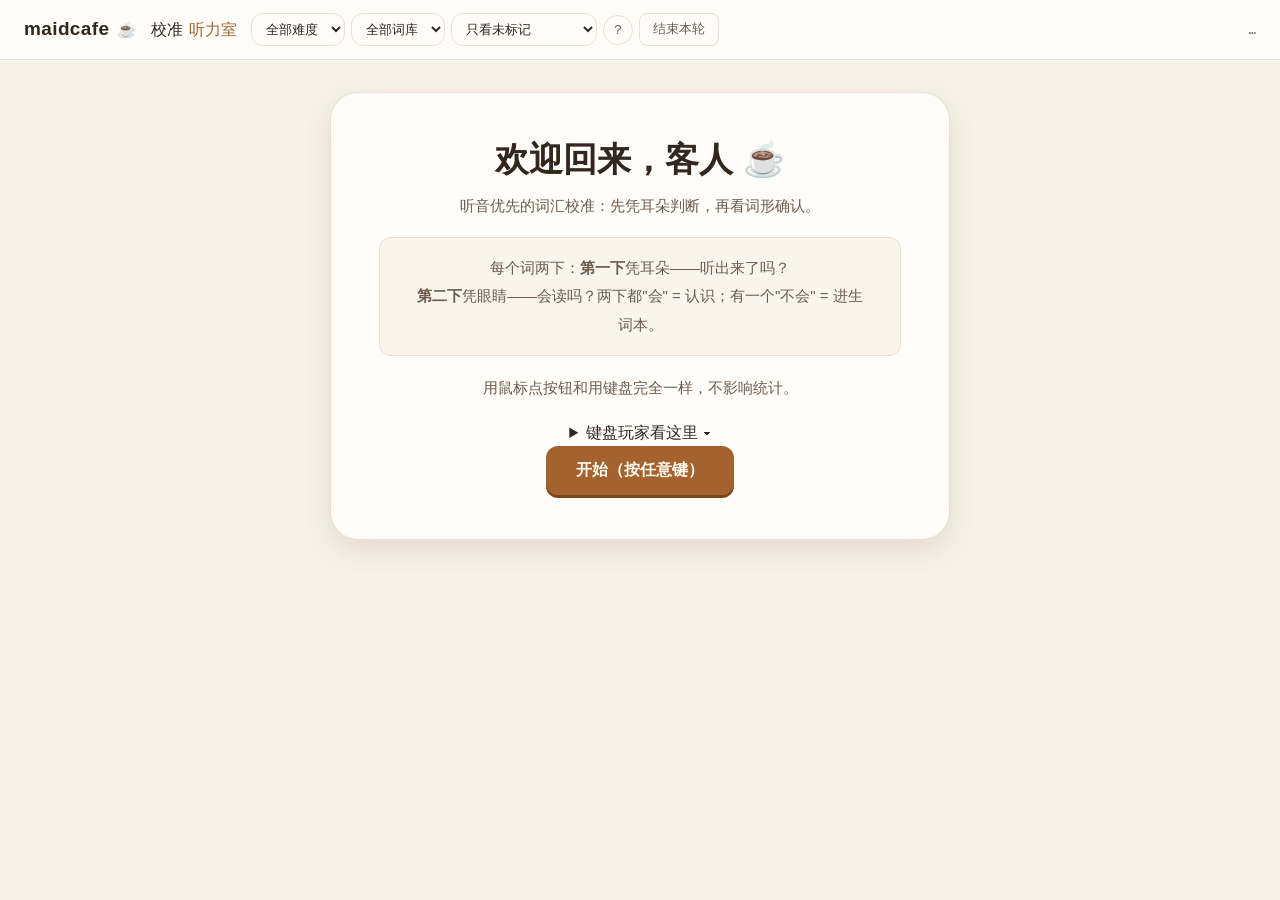
==== static/index.html @ 657d2b91 "maidcafe v0.3: calibration + SRS loop + LLM dialogue generation + Kokoro TTS Listening-first vocabul" ====
<!DOCTYPE html>
<html lang="zh-CN">
<head>
<meta charset="utf-8">
<meta name="viewport" content="width=device-width, initial-scale=1">
<title>maidcafe ☕ 词汇校准</title>
<link rel="stylesheet" href="/static/style.css">
</head>
<body>
<header>
  <div class="brand">maidcafe <span class="cup">☕</span></div>
  <nav class="controls">
    <span class="tab active">校准</span>
    <a href="/listen" class="tab">听力室</a>
  </nav>
  <div class="controls">
    <select id="tierSelect"><option value="all">全部难度</option></select>
    <select id="deckSelect"><option value="all">全部词库</option></select>
    <select id="modeSelect">
      <option value="unmarked">只看未标记</option>
      <option value="all">全部（含已标记）</option>
    </select>
    <button id="hintToggle" class="hint-toggle" title="按键提示">?</button>
    <button id="endBtn" class="end-btn" title="结束这一轮">结束本轮</button>
  </div>
  <div class="stats" id="statsBar">…</div>
</header>

<main id="main">
  <div id="startOverlay" class="overlay">
    <div class="overlay-card">
      <h1>欢迎回来，客人 ☕</h1>
      <div id="continueBar" class="hint-line hidden" style="margin-bottom:12px;"></div>
      <p>听音优先的词汇校准：先凭耳朵判断，再看词形确认。</p>
      <p class="rhythm">每个词两下：<b>第一下</b>凭耳朵——听出来了吗？<br>
      <b>第二下</b>凭眼睛——会读吗？两下都"会" = 认识；有一个"不会" = 进生词本。</p>
      <p class="hint-line">用鼠标点按钮和用键盘完全一样，不影响统计。</p>
      <details class="keys-fold">
        <summary>键盘玩家看这里 ▾</summary>
        <table class="keys">
          <tr><td>听发音后</td><td><kbd>Space</kbd> 听出来了 · <kbd>J</kbd> 没听出来</td></tr>
          <tr><td>显示词后</td><td><kbd>Space</kbd> 我会读 · <kbd>J</kbd> 我不会读</td></tr>
          <tr><td>任何时候</td><td><kbd>K</kbd> 重听发音</td></tr>
        </table>
      </details>
      <button id="startBtn">开始（按任意键）</button>
    </div>
  </div>

  <div id="card" class="card hidden">
    <div class="progress"><div class="progress-fill" id="progressFill"></div></div>
    <div class="card-body">
      <div id="listenState" class="listen-state">
        <div class="step-dots"><i class="on"></i><i></i></div>
        <button id="playBtn" class="play-btn" title="播放发音">🔊</button>
        <div class="hint">刚才这个音，你听出来了吗？</div>
        <div id="noAudioNote" class="no-audio hidden">（这个词没有音频，直接看词判断）</div>
        <div id="wordPreview" class="word-preview hidden"></div>
      </div>
      <div id="answerState" class="answer-state hidden">
        <div class="step-dots"><i></i><i class="on"></i></div>
        <div class="mark-tag" id="markTag"></div>
        <div class="word" id="wordText"></div>
        <div class="phonetic" id="phoneticText"></div>
        <div class="definition" id="defText"></div>
        <div class="example" id="exEn"></div>
        <div class="example cn" id="exCn"></div>
        <div class="sources" id="srcText"></div>
      </div>
      <div id="judgeBtns" class="mark-btns">
        <button id="btnKnow" class="mk mk3">听出来了 <kbd>Space</kbd></button>
        <button id="btnShow" class="mk mk1">没听出来 <kbd>J</kbd></button>
      </div>
      <div id="nextBtns" class="mark-btns hidden">
        <div class="ask-line hint-line" style="width:100%;text-align:center;">那么这个词，你会读吗？</div>
        <button id="btnNext" class="mk mk3">我会读 <kbd>Space</kbd></button>
        <button id="btnOops" class="mk mk1">我不会读 <kbd>J</kbd></button>
      </div>
    </div>
    <div id="hintBar" class="hint-bar">
      <span>听后：<kbd>Space</kbd> 听出来了 · <kbd>J</kbd> 没听出来</span>
      <span>看后：<kbd>Space</kbd> 会读 · <kbd>J</kbd> 不会读</span>
      <span><kbd>K</kbd> 重听</span>
      <button id="hintClose" title="关闭提示">×</button>
    </div>
  </div>

  <div id="doneCard" class="card done hidden">
    <h2 id="doneTitle">这一轮结束 🎉</h2>
    <div id="doneStats"></div>
    <p>进度已自动保存，随时回来继续。</p>
    <button id="nextTierBtn" class="mk mknext hidden">进入下一块 →</button>
    <button id="resumeBtn" class="mk">继续过词</button>
  </div>
</main>

<script src="/static/app.js"></script>
</body>
</html>
---- static/style.css ----
/* ===========================================================================
   maidcafe — style.css  (drop-in replacement for static/style.css)
   设计交付 v1 · 沿用现有 class/id 契约，无需改动 HTML 与 JS
   目录：0 字体 / 1 变量 / 2 基础 / 3 顶栏 / 4 卡片与校准 / 5 组件（按钮·kbd·
         徽章·chips·输入）/ 6 欢迎页与结算 / 7 占位与状态 / 8 响应式
   =========================================================================== */

/* --- 0. 字体（离线自托管；把 woff2 放进 static/fonts/ 后取消注释） ---------- */
/*
@font-face { font-family:"Zen Maru Gothic"; src:url("/static/fonts/ZenMaruGothic-Bold.woff2") format("woff2");
             font-weight:700 900; font-display:swap; }
@font-face { font-family:"Noto Sans SC"; src:url("/static/fonts/NotoSansSC-Regular.woff2") format("woff2");
             font-weight:400 500; font-display:swap; }
@font-face { font-family:"Noto Sans SC"; src:url("/static/fonts/NotoSansSC-Bold.woff2") format("woff2");
             font-weight:700; font-display:swap; }
@font-face { font-family:"Newsreader"; src:url("/static/fonts/Newsreader-Regular.woff2") format("woff2");
             font-weight:400 600; font-display:swap; }
@font-face { font-family:"JetBrains Mono"; src:url("/static/fonts/JetBrainsMono-Regular.woff2") format("woff2");
             font-weight:400 700; font-display:swap; }
*/

/* --- 1. 设计变量 ----------------------------------------------------------- */
:root {
  /* 面与墨（全部达 WCAG AA 4.5:1） */
  --bg:        #f7f2e7;   /* 奶油底 */
  --card:      #fffdf9;   /* 卡片米白 */
  --sunken:    #faf5ec;   /* 凹面 / 输入 / 提示条 */
  --line:      #eadfd0;   /* 分割线 */
  --line-soft: #f1e8da;   /* 行内细线 */
  --ink:       #32271f;   /* 主文字 */
  --muted-2:   #6b5b4e;   /* 次级文字（正文级可读） */
  --muted:     #7a6b5d;   /* 三级文字 / 标签 */
  --veil:      #d6c7b4;   /* 未播轮遮罩点（故意低对比） */

  /* 品牌与语义 */
  --accent:      #a4632e; /* 咖啡棕 主色 */
  --accent-deep: #7e4718; /* 深焙 hover / 按钮底沉 */
  --accent-soft: #f3e3d2; /* 主色浅底 */
  --accent-line: #dfc6a8; /* 主色浅边 */
  --red:   #c0574f;  --red-soft:   #fdf0ee;  --red-line:   #efcfc9;  --red-ink:   #a8443c;
  --amber: #c08a2d;  --amber-soft: #fff8e8;  --amber-line: #e7d3a6;  --amber-ink: #8c6212;
  --green: #5f8f57;  --green-soft: #f1f6ef;  --green-line: #cfe0cb;  --green-ink: #2f5c2a;

  /* 说话人色（一律配白底；Suzu/Momo 已加深至 AA） */
  --spk-haruka:  #8e4a5b;
  --spk-momo:    #b23e64;
  --spk-shizuku: #2f7b76;
  --spk-suzu:    #a65614;
  --spk-aoi:     #6a5aab;

  /* 字体栈 */
  --font-display: "Zen Maru Gothic", "PingFang SC", "Hiragino Sans GB", -apple-system, sans-serif;
  --font-ui:      "Noto Sans SC", -apple-system, "PingFang SC", "Microsoft YaHei", sans-serif;
  --font-en:      "Newsreader", Georgia, "Times New Roman", serif;
  --font-mono:    "JetBrains Mono", ui-monospace, SFMono-Regular, Menlo, monospace;

  /* 圆角 / 阴影 / 间距 */
  --r-sm: 8px; --r-md: 12px; --r-lg: 18px; --r-xl: 28px;
  --sh-1: 0 2px 8px rgba(90,60,30,.06);
  --sh-2: 0 10px 28px rgba(90,60,30,.12);
  --tap: 44px; /* 移动端最小点击 */
}

/* --- 2. 基础 --------------------------------------------------------------- */
* { box-sizing: border-box; margin: 0; padding: 0; }

html { -webkit-text-size-adjust: 100%; }

body {
  font-family: var(--font-ui);
  background: var(--bg);
  color: var(--ink);
  min-height: 100vh;
  line-height: 1.7;
  text-wrap: pretty;
}

a { color: var(--accent); text-decoration: none; }
a:hover { color: var(--accent-deep); }
::selection { background: var(--accent-soft); }

b, strong { font-weight: 700; }
small { font-size: 12px; }

button { font-family: inherit; }
input, select { font-family: inherit; }

:focus-visible { outline: 2px solid var(--accent); outline-offset: 2px; }

.hidden { display: none !important; }

main {
  max-width: 760px;
  margin: 0 auto;
  padding: 32px 20px 64px;
}

/* --- 3. 顶栏 --------------------------------------------------------------- */
header {
  display: flex;
  align-items: center;
  gap: 14px;
  padding: 13px 24px;
  border-bottom: 1px solid var(--line);
  background: var(--card);
  flex-wrap: wrap;
}
.brand {
  font-family: var(--font-display);
  font-weight: 900;
  font-size: 19px;
  letter-spacing: .02em;
  display: flex;
  align-items: center;
  gap: 8px;
}
.cup { font-size: 15px; }

.controls { display: flex; align-items: center; gap: 6px; flex-wrap: wrap; }
.controls select {
  font-size: 13px;
  padding: 7px 10px;
  border: 1px solid var(--line);
  border-radius: var(--r-md);
  background: var(--card);
  color: var(--ink);
  cursor: pointer;
}
.controls select:hover { border-color: var(--accent-line); }

.stats {
  margin-left: auto;
  font-family: var(--font-mono);
  font-size: 12.5px;
  color: var(--muted);
  display: flex;
  gap: 14px;
  flex-wrap: wrap;
}
.stats b { color: var(--ink); font-weight: 700; }
.s1 { color: var(--red); }
.s2 { color: var(--amber-ink); }
.s3 { color: var(--green-ink); }

/* --- 4. 卡片与校准两段式 ---------------------------------------------------- */
.card {
  background: var(--card);
  border: 1px solid var(--line);
  border-radius: var(--r-lg);
  overflow: hidden;
  box-shadow: var(--sh-1);
}

.progress { height: 4px; background: var(--line); }
.progress-fill { height: 100%; background: var(--accent); width: 0; transition: width .3s; }

/* 两段式共用容器：固定最小高度 + 垂直居中，换态时卡片不跳动 */
.card-body {
  padding: 44px 36px 32px;
  min-height: 380px;
  display: flex;
  flex-direction: column;
  justify-content: center;
}

/* 第一段：只有声音 */
.listen-state { text-align: center; }
.play-btn {
  width: 104px; height: 104px;
  border-radius: 50%;
  border: 1px solid var(--accent-line);
  background: var(--accent-soft);
  color: var(--accent-deep);
  font-size: 40px;
  line-height: 1;
  cursor: pointer;
  box-shadow: 0 3px 0 var(--accent-line);
  transition: transform .08s, background .15s;
}
.play-btn:hover { background: #ebd4b9; }
.play-btn:active { transform: translateY(3px); box-shadow: none; }
.hint { margin-top: 20px; color: var(--muted-2); font-size: 15px; }
.no-audio { margin-top: 12px; color: var(--muted); font-size: 13px; }
.word-preview { margin-top: 14px; font-family: var(--font-en); font-size: 40px; font-weight: 600; }

/* 第二段：词形揭示 */
.answer-state { text-align: center; }
.mark-tag {
  display: inline-block;
  font-size: 12px; font-weight: 700;
  padding: 5px 12px; border-radius: 999px;
  margin-bottom: 14px;
}
.mark-tag.mt3 { color: var(--green-ink); background: var(--green-soft); border: 1px solid var(--green-line); }
.mark-tag.mt1 { color: var(--red);      background: var(--red-soft);   border: 1px solid var(--red-line); }
.mark-tag:empty { display: none; }

.word {
  font-family: var(--font-en);
  font-size: 56px; font-weight: 600;
  line-height: 1.15;
  letter-spacing: -.01em;
}
.phonetic { margin-top: 8px; font-family: var(--font-mono); font-size: 15px; color: var(--muted-2); }
.definition { margin-top: 18px; font-size: 18px; line-height: 1.8; white-space: pre-line; }
.example {
  margin-top: 16px;
  font-family: var(--font-en);
  font-size: 17.5px; line-height: 1.7;
  color: var(--muted-2);
  max-width: 46ch; margin-left: auto; margin-right: auto;
}
.example.cn { margin-top: 5px; font-family: var(--font-ui); font-size: 13.5px; color: var(--muted); }
.sources { margin-top: 14px; font-family: var(--font-mono); font-size: 11px; color: var(--muted); }

.mark-btns { margin-top: 32px; display: flex; gap: 12px; justify-content: center; flex-wrap: wrap; }

/* 提示条 */
.hint-bar {
  display: flex; align-items: center; justify-content: center;
  gap: 18px;
  padding: 11px 40px 11px 16px;
  border-top: 1px solid var(--line);
  background: var(--sunken);
  color: var(--muted);
  font-size: 12.5px;
  position: relative;
  flex-wrap: wrap;
}
.hint-bar kbd { font-size: 11px; }
#hintClose {
  position: absolute; right: 12px; top: 50%; transform: translateY(-50%);
  width: 26px; height: 26px;
  border: 1px solid var(--line); border-radius: var(--r-sm);
  background: var(--card); color: var(--muted);
  font-size: 15px; line-height: 1; cursor: pointer;
}
#hintClose:hover { border-color: var(--red); color: var(--red); }
.hint-toggle {
  width: 30px; height: 30px;
  border-radius: 50%;
  border: 1px solid var(--line);
  background: var(--card);
  color: var(--muted-2);
  cursor: pointer;
  font-size: 13px;
}
.hint-toggle:hover { border-color: var(--accent); color: var(--accent); }

/* --- 5. 组件 --------------------------------------------------------------- */

/* 5.1 按钮：.mk 为次级底，语义色只在 hover 点亮；.mknext 为主按钮 */
.mk {
  display: inline-flex; align-items: center; gap: 8px;
  font-size: 14px; font-weight: 500;
  padding: 11px 18px;
  min-height: 38px;
  border-radius: var(--r-md);
  border: 1px solid var(--line);
  background: var(--card);
  color: var(--ink);
  cursor: pointer;
  transition: border-color .15s, color .15s, background .15s;
}
.mk:hover  { border-color: var(--accent); color: var(--accent); }
.mk:active { transform: translateY(1px); }
.mk1:hover { border-color: var(--red);    color: var(--red); }
.mk2:hover { border-color: var(--amber-ink); color: var(--amber-ink); }
.mk3:hover { border-color: var(--green-ink); color: var(--green-ink); }
.mk[disabled], .mk:disabled {
  background: var(--sunken); color: var(--muted); cursor: not-allowed; opacity: 1;
}
.mk.big   { font-size: 16px; font-weight: 700; padding: 14px 26px; min-height: 48px; }
.mk.small { font-size: 13px; padding: 8px 13px; min-height: 32px; }
.mk.danger { color: var(--muted); background: transparent; }
.mk.danger:hover { border-color: var(--red); color: var(--red); }

/* 主按钮（今日任务 / 进入下一块 / 开始） */
.mknext, #startBtn, #dailyBtn {
  border: none;
  background: var(--accent);
  color: #fff9f0;
  font-weight: 700;
  box-shadow: 0 3px 0 var(--accent-deep);
}
.mknext:hover, #startBtn:hover, #dailyBtn:hover {
  background: var(--accent-deep); color: #fff9f0;
  box-shadow: 0 3px 0 #5e330f;
}
.mknext:active, #startBtn:active, #dailyBtn:active { transform: translateY(2px); box-shadow: 0 1px 0 #5e330f; }
#startBtn { font-size: 16px; padding: 14px 30px; border-radius: var(--r-md); cursor: pointer; }
.mknext.big { font-size: 17px; padding: 15px 28px; }
/* 主按钮里的键帽：暗色垫保证白字对比 */
.mknext kbd, #startBtn kbd, #dailyBtn kbd {
  background: rgba(0,0,0,.16);
  border: 1px solid rgba(255,255,255,.30);
  border-bottom-width: 1px;
  color: #fff9f0;
}

.end-btn {
  font-size: 12.5px;
  padding: 7px 13px;
  border-radius: var(--r-sm);
  border: 1px solid var(--line);
  background: var(--card);
  color: var(--muted-2);
  cursor: pointer;
}
.end-btn:hover { border-color: var(--red); color: var(--red); }

/* 5.2 kbd 键帽 —— 产品的交互身份 */
kbd {
  display: inline-flex; align-items: center; justify-content: center;
  min-width: 26px; height: 26px;
  padding: 0 9px;
  background: linear-gradient(#fffdf9, #f5eee2);
  border: 1px solid #ddceb8;
  border-bottom: 2px solid #cbb799;
  border-radius: 7px;
  box-shadow: inset 0 1px 0 #fff;
  font-family: var(--font-mono);
  font-weight: 700; font-size: 11.5px;
  color: #4a3b2e;
  vertical-align: middle;
}
.mk kbd { margin-left: 2px; }
/* 大号键帽（卡内按钮组） */
.mark-btns kbd, .kbd-lg {
  min-width: 38px; height: 38px;
  padding: 0 14px;
  border-bottom-width: 3px;
  border-radius: 9px;
  font-size: 13px;
}
kbd:active, .kbd-pressed { transform: translateY(2px); border-bottom-width: 1px; }

/* 5.3 chips */
.chip {
  display: inline-flex; align-items: baseline; gap: 7px;
  font-family: var(--font-en);
  font-size: 16px; font-weight: 600;
  padding: 6px 11px;
  border-radius: 9px;
  background: var(--red-soft);
  border: 1px solid var(--red-line);
  color: var(--red);
}
.chip small { font-family: var(--font-ui); font-size: 12px; font-weight: 400; color: var(--muted-2); }
.chip.review { background: var(--accent-soft); border-color: var(--accent-line); color: var(--accent-deep); }
.chip.known  { background: var(--sunken); border-color: var(--line); color: var(--muted-2); }
.target-chip { cursor: pointer; transition: border-color .15s; }
.target-chip:hover { border-color: var(--red); }

/* 5.4 徽章 */
.pill {
  display: inline-flex; align-items: center; gap: 7px;
  font-size: 12.5px; font-weight: 700;
  padding: 6px 13px;
  border-radius: 999px;
  background: var(--sunken); border: 1px solid var(--line); color: var(--muted-2);
}
.pill.pool  { background: var(--amber-soft); border-color: var(--amber-line); color: var(--amber-ink); }
.pill.level { background: var(--green-soft); border-color: var(--green-line); color: var(--green-ink); }
.pill.due   { background: var(--accent); border-color: var(--accent-deep); color: #fff6ea; }
.pill.ratio { background: var(--green-soft); border-color: var(--green-line); color: var(--green-ink); font-weight: 400; }
.pill .num  { font-family: var(--font-mono); }

/* 5.5 输入 */
input[type="text"], input:not([type]), #customWords, #addWordInput {
  font-size: 14px;
  padding: 11px 14px;
  border: 1px solid var(--line);
  border-radius: var(--r-md);
  background: var(--sunken);
  color: var(--ink);
  min-height: 42px;
}
#addWordInput { font-family: var(--font-en); font-size: 16px; }
input::placeholder { color: var(--muted); }
input:focus { outline: none; border-color: var(--accent); background: var(--card); }

/* 5.6 回执 / 撤销条（可选，UX_REVIEW B1·C3 用） */
.toast {
  display: flex; align-items: center; gap: 12px;
  padding: 10px 14px;
  border-radius: var(--r-md);
  background: var(--green-soft); border: 1px solid var(--green-line);
  color: var(--green-ink); font-size: 13px;
}
.toast button {
  border: none; background: none; cursor: pointer;
  color: var(--accent); font-size: 13px; text-decoration: underline;
}

/* 5.7 常驻提示行 / 两段式步骤点（可选） */
.hint-line { font-size: 12.5px; color: var(--muted); line-height: 1.8; }
.step-dots { display: flex; gap: 7px; justify-content: center; margin-bottom: 18px; }
.step-dots i { width: 7px; height: 7px; border-radius: 50%; background: var(--line); }
.step-dots i.on { background: var(--accent); }

/* --- 6. 欢迎页与结算页 ------------------------------------------------------ */
.overlay { display: flex; justify-content: center; }
.overlay-card {
  background: var(--card);
  border: 1px solid var(--line);
  border-radius: var(--r-xl);
  padding: 44px 48px;
  text-align: center;
  box-shadow: var(--sh-2);
  max-width: 620px;
}
.overlay-card h1 {
  font-family: var(--font-display);
  font-weight: 900; font-size: 34px; line-height: 1.3;
  margin-bottom: 12px;
}
.overlay-card p { color: var(--muted-2); font-size: 15px; margin-bottom: 18px; }
.rhythm {
  color: var(--ink); font-size: 15px; line-height: 1.9;
  background: var(--sunken); border: 1px solid var(--line);
  border-radius: var(--r-md); padding: 16px 18px;
  margin-bottom: 18px;
}
.keys { margin: 0 auto 26px; font-size: 13.5px; border-collapse: collapse; }
.keys td { padding: 7px 12px; text-align: left; vertical-align: middle; }
.keys td:first-child { color: var(--muted); white-space: nowrap; }

.done { text-align: center; padding: 44px 40px; }
.done h2 { font-family: var(--font-display); font-weight: 900; font-size: 30px; margin-bottom: 18px; }
#doneStats { font-size: 15px; margin-bottom: 14px; display: flex; gap: 12px; justify-content: center; flex-wrap: wrap; }
.done p { color: var(--muted-2); font-size: 14.5px; max-width: 44ch; margin: 0 auto; }
.done .mk { margin-top: 18px; }

/* 结算数字块（可选） */
.stat-block { border-radius: var(--r-md); padding: 14px 22px; background: var(--sunken); border: 1px solid var(--line); }
.stat-block b { display: block; font-family: var(--font-mono); font-size: 26px; }
.stat-block.good { background: var(--green-soft); border-color: var(--green-line); color: var(--green-ink); }
.stat-block.warn { background: var(--amber-soft); border-color: var(--amber-line); color: var(--amber-ink); }
.stat-block.bad  { background: var(--red-soft);   border-color: var(--red-line);   color: var(--red); }

/* --- 7. 插画占位与空状态 ---------------------------------------------------- */
/* 画稿到位前用同尺寸灰框上线，替换真图不产生位移。用法：
   <div class="maid-slot" style="height:210px"><b>6.2 空列表</b>empty cafe table…</div> */
.maid-slot {
  display: flex; flex-direction: column; align-items: center; justify-content: center;
  gap: 5px;
  background: #e9e4da;
  background-image: repeating-linear-gradient(135deg, rgba(0,0,0,.045) 0 6px, transparent 6px 12px);
  border: 1px dashed #bfb4a4;
  border-radius: var(--r-lg);
  font-family: var(--font-mono);
  font-size: 12px; color: var(--muted-2);
  text-align: center; padding: 14px;
}
.maid-slot b { font-size: 13px; }
.maid-slot.round { border-radius: 50%; }

.empty {
  color: var(--muted-2);
  text-align: center;
  padding: 44px 20px;
  font-size: 14.5px;
  line-height: 1.9;
}

/* 状态页（欢迎/空/等待/完成/错误）通用壳，可选 */
.state-page {
  background: var(--card); border: 1px solid var(--line); border-radius: var(--r-xl);
  padding: 40px; text-align: center;
  display: flex; flex-direction: column; align-items: center; gap: 16px;
  box-shadow: var(--sh-1);
}
.state-page h3 { font-family: var(--font-display); font-weight: 900; font-size: 24px; }
.state-page p { font-size: 14.5px; line-height: 1.9; color: var(--muted-2); max-width: 40ch; }
.state-page pre {
  width: 100%; text-align: left;
  font-family: var(--font-mono); font-size: 11.5px; color: var(--muted-2);
  background: var(--sunken); border: 1px solid var(--line);
  border-radius: var(--r-md); padding: 12px 14px;
  white-space: pre-wrap;
}

/* --- 8. 响应式（为手机 PWA 预留） ------------------------------------------- */
@media (max-width: 1279px) {
  main { max-width: 720px; }
}

@media (max-width: 959px) {
  header { padding: 11px 16px; gap: 10px; }
  .stats { width: 100%; margin-left: 0; order: 3; }
  main { padding: 20px 14px 40px; }

  .card-body { padding: 32px 20px 24px; min-height: 340px; }
  .word { font-size: 44px; }
  .definition { font-size: 17px; }
  .example { font-size: 16.5px; }

  /* 键盘让位给拇指：两键变两个全宽大按钮 */
  .mark-btns { flex-direction: column; gap: 10px; margin-top: 26px; }
  .mark-btns .mk {
    width: 100%; justify-content: center;
    min-height: 56px; font-size: 16px; font-weight: 700; border-radius: 16px;
  }
  .mark-btns .mk3 { background: var(--green-soft); border-color: var(--green-line); color: var(--green-ink); }
  .mark-btns .mk1 { background: var(--red-soft);   border-color: var(--red-line);   color: var(--red); }
  .mark-btns kbd, .hint-bar { display: none; }   /* 触屏不展示键位 */

  .overlay-card { padding: 28px 20px; border-radius: var(--r-lg); }
  .overlay-card h1 { font-size: 26px; }
  .keys { display: none; }        /* 移动端改用按钮教学，见 UX_REVIEW D2 */

  .mk, .controls select, .end-btn, .hint-toggle { min-height: var(--tap); }
  .mk.small { min-height: 36px; }
}

@media (hover: none) {
  kbd { display: none; }          /* 触控设备统一隐藏键帽 */
  .mk kbd, .keys kbd { display: none; }
}

@media print {
  header, .hint-bar, .mark-btns { display: none; }
  body { background: #fff; }
}
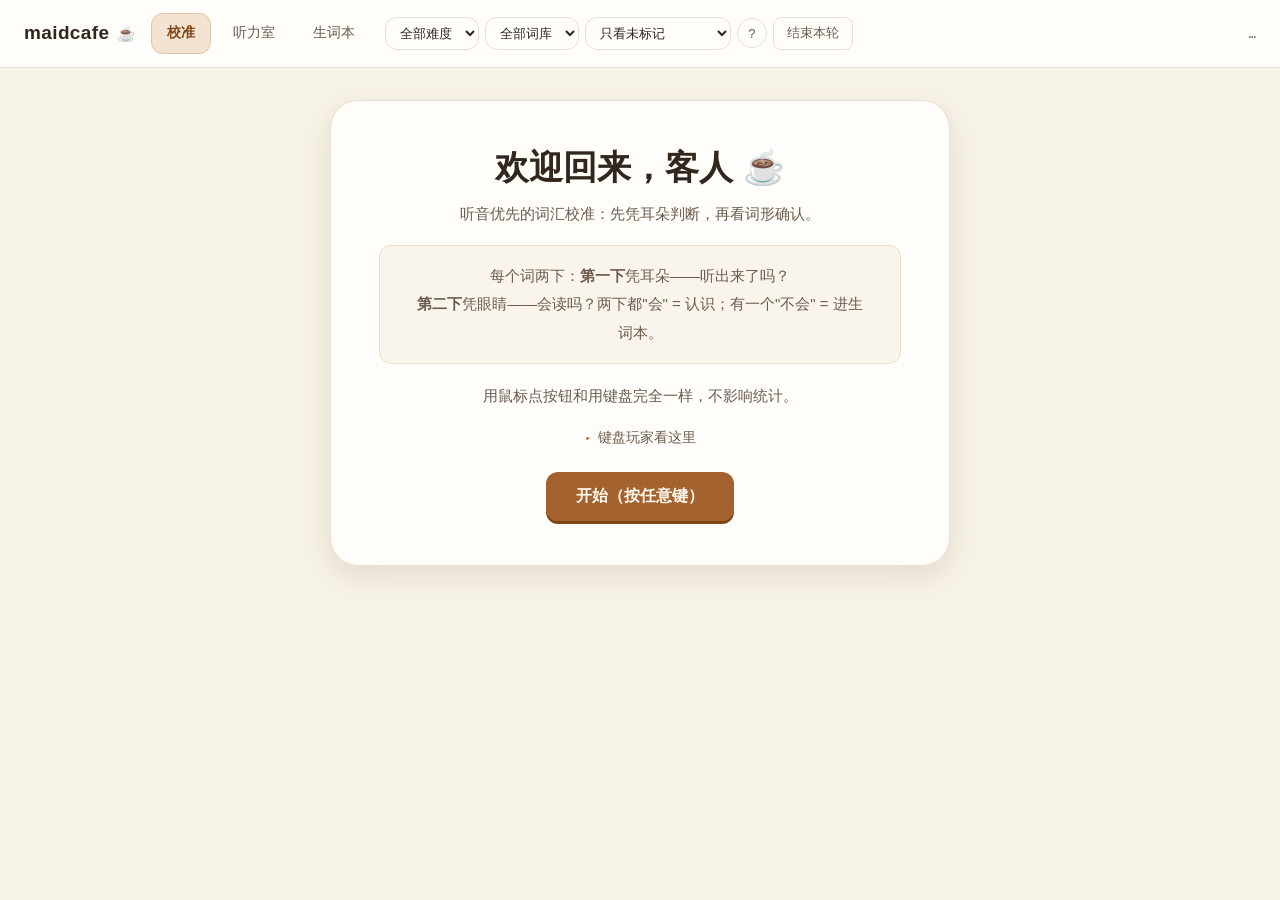
==== commit e048a167: "UI consistency pass + art asset list + competitor analysis - Fix .tab styles missing on calibration " ====
--- a/static/index.html
+++ b/static/index.html
@@ -4,6 +4,7 @@
 <meta charset="utf-8">
 <meta name="viewport" content="width=device-width, initial-scale=1">
 <title>maidcafe ☕ 词汇校准</title>
+<link rel="icon" href="data:image/svg+xml,<svg xmlns='http://www.w3.org/2000/svg' viewBox='0 0 100 100'><text y='.9em' font-size='90'>☕</text></svg>">
 <link rel="stylesheet" href="/static/style.css">
 </head>
 <body>
@@ -12,6 +13,7 @@
   <nav class="controls">
     <span class="tab active">校准</span>
     <a href="/listen" class="tab">听力室</a>
+    <a href="/listen#wordbook" class="tab">生词本</a>
   </nav>
   <div class="controls">
     <select id="tierSelect"><option value="all">全部难度</option></select>
@@ -36,7 +38,7 @@
       <b>第二下</b>凭眼睛——会读吗？两下都"会" = 认识；有一个"不会" = 进生词本。</p>
       <p class="hint-line">用鼠标点按钮和用键盘完全一样，不影响统计。</p>
       <details class="keys-fold">
-        <summary>键盘玩家看这里 ▾</summary>
+        <summary>键盘玩家看这里</summary>
         <table class="keys">
           <tr><td>听发音后</td><td><kbd>Space</kbd> 听出来了 · <kbd>J</kbd> 没听出来</td></tr>
           <tr><td>显示词后</td><td><kbd>Space</kbd> 我会读 · <kbd>J</kbd> 我不会读</td></tr>
--- a/static/style.css
+++ b/static/style.css
@@ -127,6 +127,26 @@
   cursor: pointer;
 }
 .controls select:hover { border-color: var(--accent-line); }
+
+/* 顶栏页签（校准 / 听力室 / 生词本 —— 两页共用） */
+.tab {
+  font-size: 13.5px;
+  padding: 8px 15px;
+  border-radius: var(--r-md);
+  border: 1px solid transparent;
+  background: transparent;
+  color: var(--muted-2);
+  cursor: pointer;
+  min-height: 36px;
+  display: inline-flex; align-items: center;
+}
+.tab:hover { color: var(--accent); }
+.tab.active {
+  background: var(--accent-soft);
+  border-color: var(--accent-line);
+  color: var(--accent-deep);
+  font-weight: 700;
+}
 
 .stats {
   margin-left: auto;
@@ -393,6 +413,28 @@
   color: var(--accent); font-size: 13px; text-decoration: underline;
 }
 
+/* 5.65 折叠区（details/summary）：统一小箭头，替换浏览器默认黑三角 */
+details > summary {
+  cursor: pointer;
+  list-style: none;
+  -webkit-user-select: none; user-select: none;
+}
+details > summary::-webkit-details-marker { display: none; }
+details > summary::before {
+  content: "▸";
+  display: inline-block;
+  margin-right: 7px;
+  color: var(--accent);
+  font-size: .85em;
+  transition: transform .15s;
+}
+details[open] > summary::before { transform: rotate(90deg); }
+details > summary:hover { color: var(--accent-deep); }
+
+.keys-fold { margin-bottom: 22px; }
+.keys-fold summary { font-size: 13.5px; color: var(--muted-2); }
+.keys-fold[open] summary { margin-bottom: 10px; }
+
 /* 5.7 常驻提示行 / 两段式步骤点（可选） */
 .hint-line { font-size: 12.5px; color: var(--muted); line-height: 1.8; }
 .step-dots { display: flex; gap: 7px; justify-content: center; margin-bottom: 18px; }
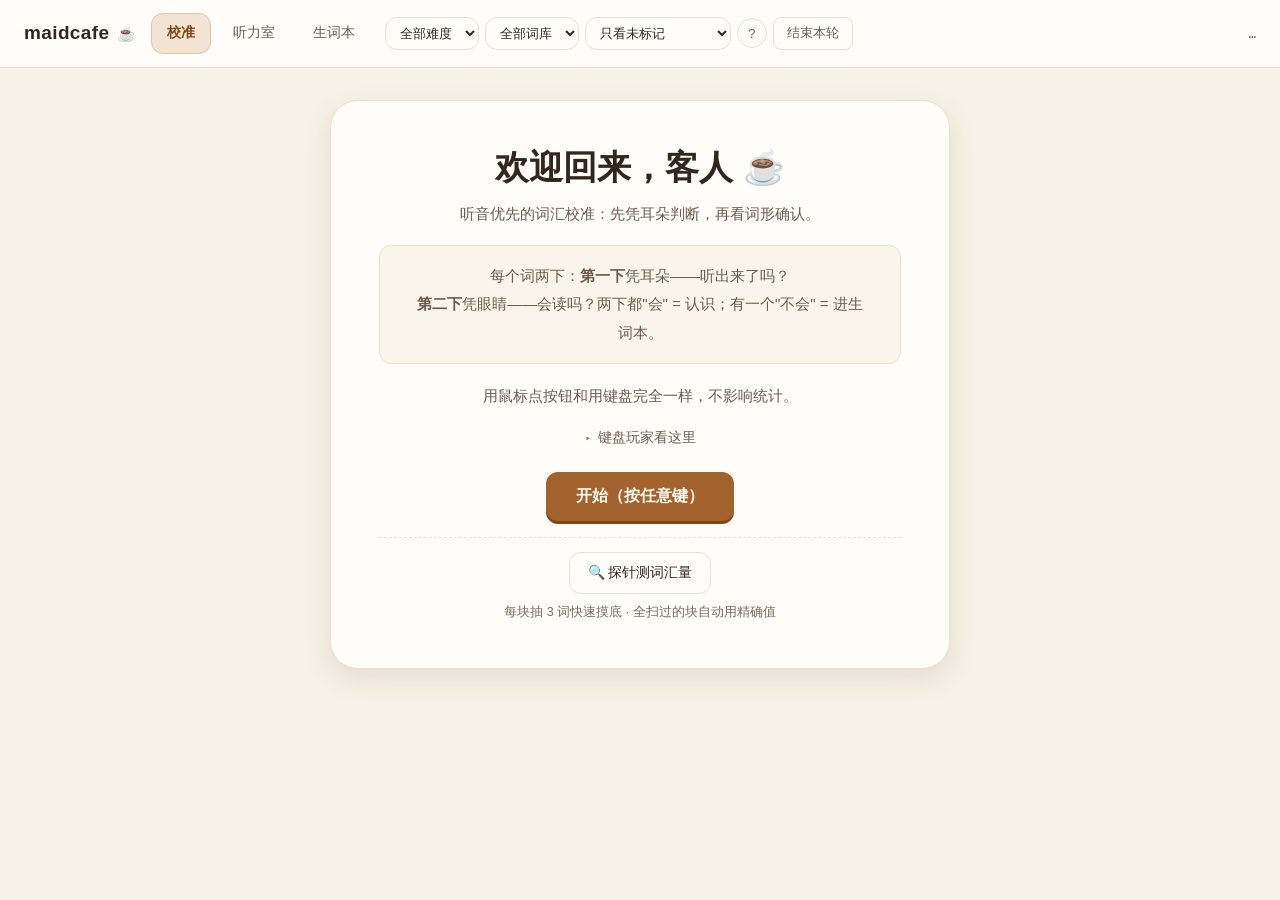
==== commit ccd1a3a3: "Probe-mode vocabulary estimation (v1.5 sampling calibration) - /api/probe_queue: stratified sample, " ====
--- a/static/index.html
+++ b/static/index.html
@@ -31,6 +31,7 @@
 <main id="main">
   <div id="startOverlay" class="overlay">
     <div class="overlay-card">
+      <img class="art-banner" src="/static/art/C1_welcome.png" alt="" onerror="this.remove()">
       <h1>欢迎回来，客人 ☕</h1>
       <div id="continueBar" class="hint-line hidden" style="margin-bottom:12px;"></div>
       <p>听音优先的词汇校准：先凭耳朵判断，再看词形确认。</p>
@@ -46,6 +47,11 @@
         </table>
       </details>
       <button id="startBtn">开始（按任意键）</button>
+      <div class="probe-entry">
+        <button id="probeBtn" class="mk">🔍 探针测词汇量</button>
+        <div class="hint-line">每块抽 3 词快速摸底 · 全扫过的块自动用精确值</div>
+        <div id="vocabLine" class="hint-line hidden"></div>
+      </div>
     </div>
   </div>
 
@@ -88,14 +94,26 @@
   </div>
 
   <div id="doneCard" class="card done hidden">
+    <img id="doneArt" class="art-banner hidden" src="/static/art/C4_celebrate.png" alt="" onerror="this.remove()">
     <h2 id="doneTitle">这一轮结束 🎉</h2>
     <div id="doneStats"></div>
     <p>进度已自动保存，随时回来继续。</p>
     <button id="nextTierBtn" class="mk mknext hidden">进入下一块 →</button>
     <button id="resumeBtn" class="mk">继续过词</button>
   </div>
+
+  <div id="probeCard" class="card done hidden">
+    <h2>测定完成 ☕</h2>
+    <div id="probeNums" class="vocab-nums"></div>
+    <div id="probeBands" class="probe-bands"></div>
+    <p class="hint-line">精确块用真实计数，抽样块按比例推定；之后任何一块被全扫完成，
+    数字会自动替换为精确值。</p>
+    <button id="probeMoreBtn" class="mk">再抽一轮，收紧误差</button>
+    <button id="probeExitBtn" class="mk">回到常规校准</button>
+  </div>
 </main>
 
+<script src="/static/art.js"></script>
 <script src="/static/app.js"></script>
 </body>
 </html>
--- a/static/style.css
+++ b/static/style.css
@@ -413,6 +413,16 @@
   color: var(--accent); font-size: 13px; text-decoration: underline;
 }
 
+/* 5.6x 画稿图位：文件缺席时 img onerror 自删，图位无痕消失 */
+.art-banner {
+  display: block;
+  width: 100%;
+  max-width: 520px;
+  margin: 0 auto 18px;
+  border-radius: var(--r-lg);
+}
+.brand-logo { width: 26px; height: 26px; border-radius: 50%; display: block; }
+
 /* 5.65 折叠区（details/summary）：统一小箭头，替换浏览器默认黑三角 */
 details > summary {
   cursor: pointer;
@@ -480,6 +490,39 @@
 .stat-block.good { background: var(--green-soft); border-color: var(--green-line); color: var(--green-ink); }
 .stat-block.warn { background: var(--amber-soft); border-color: var(--amber-line); color: var(--amber-ink); }
 .stat-block.bad  { background: var(--red-soft);   border-color: var(--red-line);   color: var(--red); }
+
+/* 6.5 探针式词汇量测定 */
+.probe-entry {
+  margin-top: 16px;
+  padding-top: 14px;
+  border-top: 1px dashed var(--line);
+  display: flex; flex-direction: column; align-items: center; gap: 7px;
+}
+.vocab-nums { font-size: 17px; margin-bottom: 14px; line-height: 2; }
+.vocab-nums b { font-family: var(--font-mono); font-size: 26px; }
+.vocab-nums small {
+  font-family: var(--font-mono); font-size: 11px;
+  color: var(--muted); margin-left: 2px;
+}
+.probe-bands {
+  display: flex; flex-direction: column; gap: 6px;
+  max-width: 460px; margin: 0 auto 16px;
+  font-size: 12.5px; color: var(--muted-2);
+}
+.probe-bands .row { display: flex; align-items: center; gap: 10px; }
+.probe-bands .bname { flex: none; width: 58px; text-align: right; }
+.probe-bands .bbar {
+  flex: 1; height: 9px; position: relative;
+  background: var(--sunken); border: 1px solid var(--line-soft);
+  border-radius: 99px; overflow: hidden;
+}
+.probe-bands .bbar i {
+  position: absolute; left: 0; top: 0; bottom: 0;
+  background: var(--amber-line); border-radius: 99px;
+}
+.probe-bands .bbar i.lst { background: var(--green); }
+.probe-bands .bnum { flex: none; font-family: var(--font-mono); font-size: 11px; }
+#probeCard .mk { margin: 4px 6px 0; }
 
 /* --- 7. 插画占位与空状态 ---------------------------------------------------- */
 /* 画稿到位前用同尺寸灰框上线，替换真图不产生位移。用法：
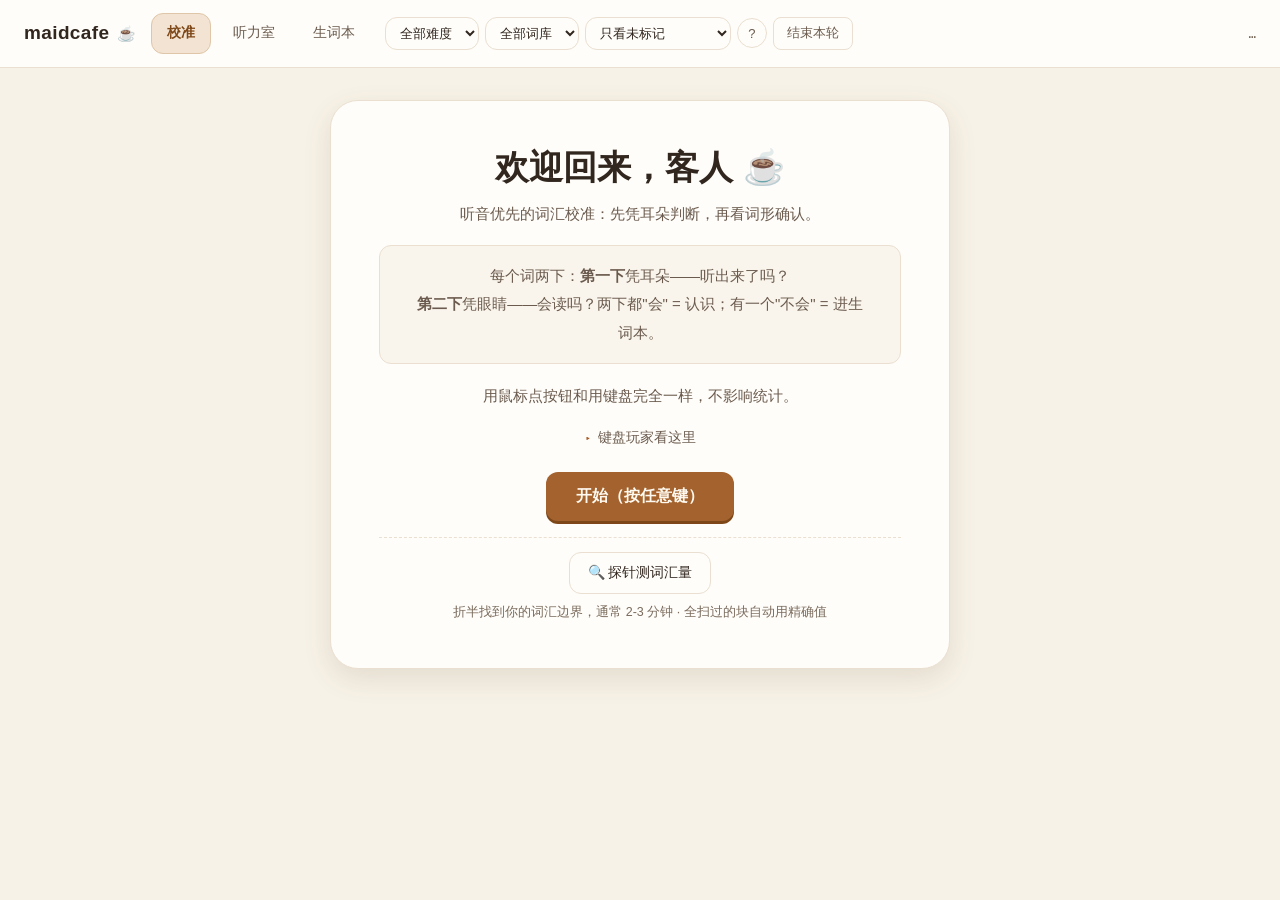
==== commit 37804401: "Dynamic probe: bisection boundary search (user-specified block rules) - /api/probe_next: stateless r" ====
--- a/static/index.html
+++ b/static/index.html
@@ -49,7 +49,7 @@
       <button id="startBtn">开始（按任意键）</button>
       <div class="probe-entry">
         <button id="probeBtn" class="mk">🔍 探针测词汇量</button>
-        <div class="hint-line">每块抽 3 词快速摸底 · 全扫过的块自动用精确值</div>
+        <div class="hint-line">折半找到你的词汇边界，通常 2-3 分钟 · 全扫过的块自动用精确值</div>
         <div id="vocabLine" class="hint-line hidden"></div>
       </div>
     </div>
@@ -104,11 +104,12 @@
 
   <div id="probeCard" class="card done hidden">
     <h2>测定完成 ☕</h2>
+    <div id="probeBoundary" class="hint-line hidden" style="margin-bottom:10px;"></div>
     <div id="probeNums" class="vocab-nums"></div>
     <div id="probeBands" class="probe-bands"></div>
     <p class="hint-line">精确块用真实计数，抽样块按比例推定；之后任何一块被全扫完成，
     数字会自动替换为精确值。</p>
-    <button id="probeMoreBtn" class="mk">再抽一轮，收紧误差</button>
+    <button id="probeMoreBtn" class="mk">全覆盖抽样，出完整曲线与误差</button>
     <button id="probeExitBtn" class="mk">回到常规校准</button>
   </div>
 </main>
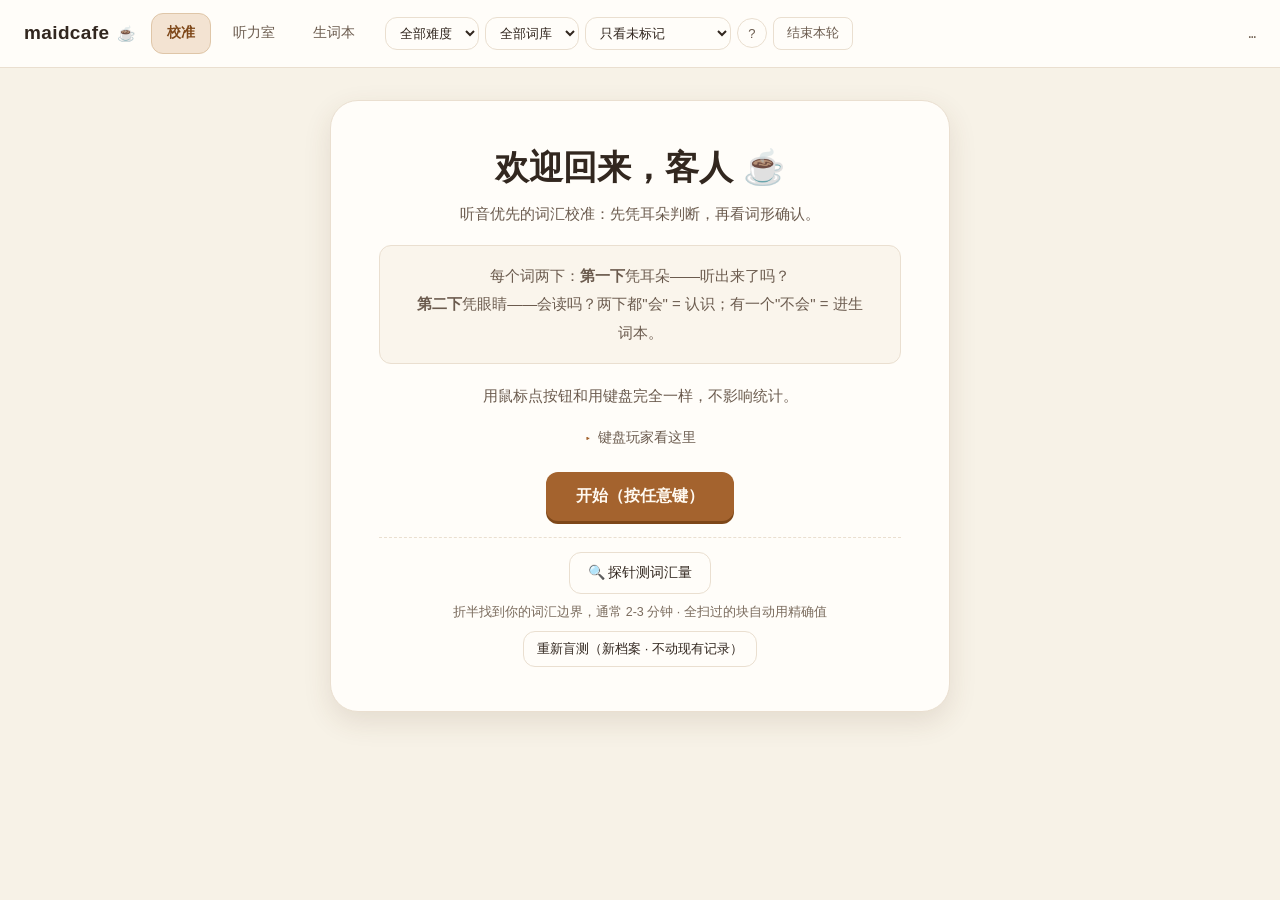
==== commit 22c98a43: "Blind retest sessions: repeat probes without touching the main record - probe_sessions/probe_marks t" ====
--- a/static/index.html
+++ b/static/index.html
@@ -51,6 +51,11 @@
         <button id="probeBtn" class="mk">🔍 探针测词汇量</button>
         <div class="hint-line">折半找到你的词汇边界，通常 2-3 分钟 · 全扫过的块自动用精确值</div>
         <div id="vocabLine" class="hint-line hidden"></div>
+        <button id="probeFreshBtn" class="mk small">重新盲测（新档案 · 不动现有记录）</button>
+        <details id="probeHist" class="probe-hist hidden">
+          <summary>历史测定</summary>
+          <div id="probeHistList"></div>
+        </details>
       </div>
     </div>
   </div>
@@ -109,6 +114,8 @@
     <div id="probeBands" class="probe-bands"></div>
     <p class="hint-line">精确块用真实计数，抽样块按比例推定；之后任何一块被全扫完成，
     数字会自动替换为精确值。</p>
+    <button id="adoptBtn" class="mk mknext hidden">采用为主记录</button>
+    <button id="discardBtn" class="mk hidden">删除本次</button>
     <button id="probeMoreBtn" class="mk">全覆盖抽样，出完整曲线与误差</button>
     <button id="probeExitBtn" class="mk">回到常规校准</button>
   </div>
--- a/static/style.css
+++ b/static/style.css
@@ -523,6 +523,14 @@
 .probe-bands .bbar i.lst { background: var(--green); }
 .probe-bands .bnum { flex: none; font-family: var(--font-mono); font-size: 11px; }
 #probeCard .mk { margin: 4px 6px 0; }
+.probe-hist { margin-top: 4px; }
+.probe-hist summary { font-size: 12.5px; color: var(--muted); }
+.ph-row {
+  display: flex; align-items: center; gap: 8px; justify-content: center;
+  font-size: 12.5px; color: var(--muted-2);
+  padding: 5px 0;
+}
+.ph-row .mk.small { min-height: 26px; padding: 3px 9px; font-size: 12px; }
 
 /* --- 7. 插画占位与空状态 ---------------------------------------------------- */
 /* 画稿到位前用同尺寸灰框上线，替换真图不产生位移。用法：
